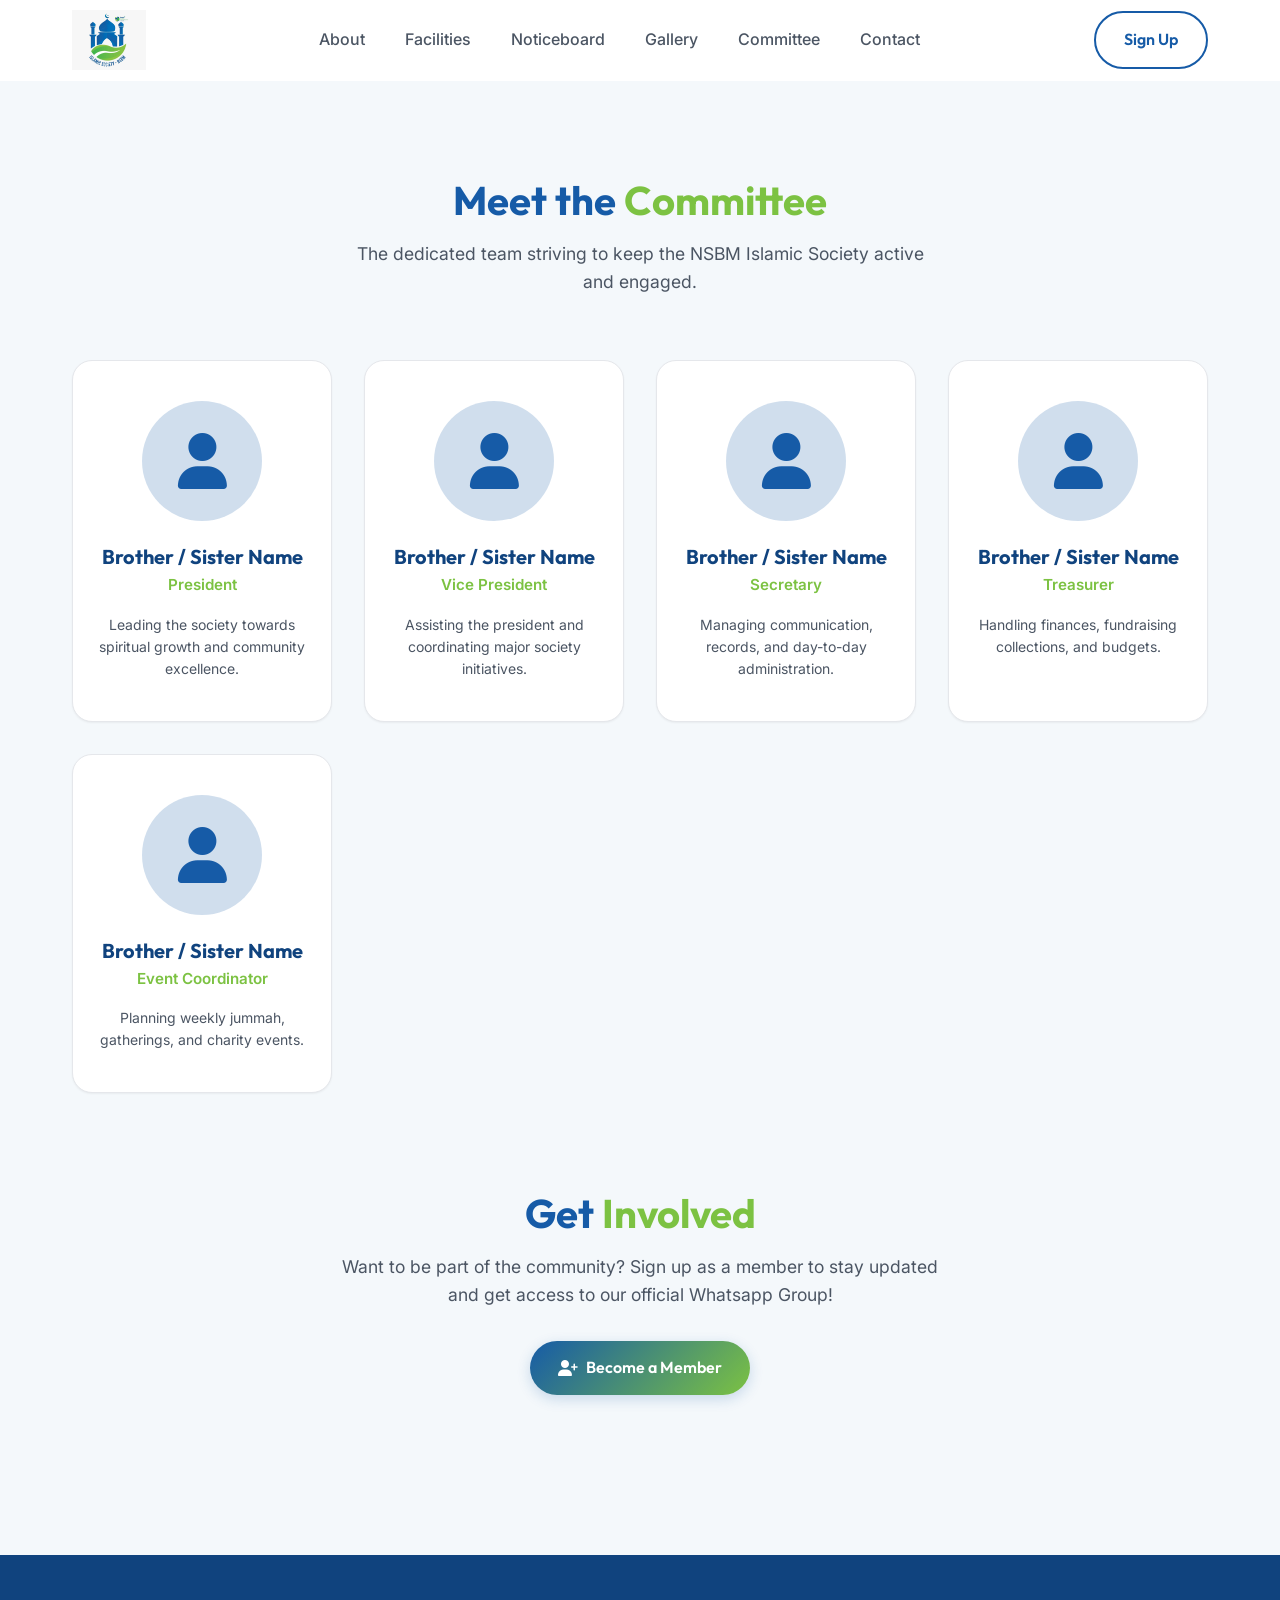
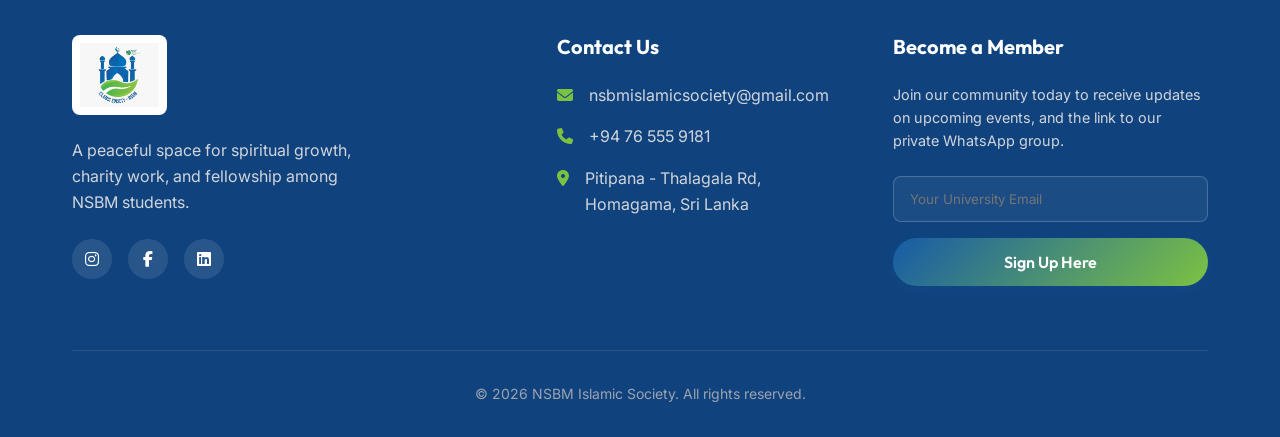
==== committee.html @ 3b965c31 "Committee added" ====
<!DOCTYPE html>
<html lang="en">

<head>
    <meta charset="UTF-8">
    <meta name="viewport" content="width=device-width, initial-scale=1.0">
    <title>Committee | NSBM Islamic Society</title>
    <meta name="description"
        content="Meet the committee members of the NSBM Islamic Society. Join our team and get involved.">
    <!-- Google Fonts -->
    <link rel="preconnect" href="https://fonts.googleapis.com">
    <link rel="preconnect" href="https://fonts.gstatic.com" crossorigin>
    <link
        href="https://fonts.googleapis.com/css2?family=Outfit:wght@400;500;700;800&family=Inter:wght@300;400;500;600&display=swap"
        rel="stylesheet">
    <!-- FontAwesome -->
    <link rel="stylesheet" href="https://cdnjs.cloudflare.com/ajax/libs/font-awesome/6.4.0/css/all.min.css">
    <!-- Custom CSS -->
    <link rel="stylesheet" href="styles.css">
</head>

<body>
    <!-- Navigation -->
    <nav id="navbar" class="glass-nav">
        <div class="container nav-content">
            <a href="index.html" class="logo">
                <img src="logo.png.jpeg" alt="NSBM IS Logo" class="nav-logo-img">
            </a>
            <ul class="nav-links">
                <li><a href="index.html#about">About</a></li>
                <li><a href="index.html#facilities">Facilities</a></li>
                <li><a href="noticeboard.html">Noticeboard</a></li>
                <li><a href="index.html#gallery">Gallery</a></li>
                <li><a href="committee.html">Committee</a></li>
                <li><a href="index.html#contact">Contact</a></li>
            </ul>
            <a href="index.html#contact" class="btn btn-outline nav-cta">Sign Up</a>
            <div class="menu-toggle"><i class="fa-solid fa-bars"></i></div>
        </div>
    </nav>

    <!-- Page Header -->
    <section class="section-padding bg-alt" style="margin-top: 80px; min-height: 70vh;">
        <div class="container">
            <div class="section-header reveal fade-up">
                <h2 class="section-title">Meet the <span>Committee</span></h2>
                <p>The dedicated team striving to keep the NSBM Islamic Society active and engaged.</p>
            </div>

            <div class="committee-grid">
                <!-- Committee Member 1 -->
                <div class="profile-card reveal fade-up" style="transition-delay: 0.1s;">
                    <div class="profile-img-placeholder">
                        <i class="fa-solid fa-user"></i>
                    </div>
                    <h3>Brother / Sister Name</h3>
                    <span class="role">President</span>
                    <p class="member-desc">Leading the society towards spiritual growth and community excellence.</p>
                </div>
                <!-- Committee Member 2 -->
                <div class="profile-card reveal fade-up" style="transition-delay: 0.2s;">
                    <div class="profile-img-placeholder">
                        <i class="fa-solid fa-user"></i>
                    </div>
                    <h3>Brother / Sister Name</h3>
                    <span class="role">Vice President</span>
                    <p class="member-desc">Assisting the president and coordinating major society initiatives.</p>
                </div>
                <!-- Committee Member 3 -->
                <div class="profile-card reveal fade-up" style="transition-delay: 0.3s;">
                    <div class="profile-img-placeholder">
                        <i class="fa-solid fa-user"></i>
                    </div>
                    <h3>Brother / Sister Name</h3>
                    <span class="role">Secretary</span>
                    <p class="member-desc">Managing communication, records, and day-to-day administration.</p>
                </div>
                <!-- Committee Member 4 -->
                <div class="profile-card reveal fade-up" style="transition-delay: 0.4s;">
                    <div class="profile-img-placeholder">
                        <i class="fa-solid fa-user"></i>
                    </div>
                    <h3>Brother / Sister Name</h3>
                    <span class="role">Treasurer</span>
                    <p class="member-desc">Handling finances, fundraising collections, and budgets.</p>
                </div>
                <!-- Committee Member 5 -->
                <div class="profile-card reveal fade-up" style="transition-delay: 0.5s;">
                    <div class="profile-img-placeholder">
                        <i class="fa-solid fa-user"></i>
                    </div>
                    <h3>Brother / Sister Name</h3>
                    <span class="role">Event Coordinator</span>
                    <p class="member-desc">Planning weekly jummah, gatherings, and charity events.</p>
                </div>
            </div>

            <!-- Get Involved Section -->
            <div class="section-header reveal fade-up" style="margin-top: 6rem;">
                <h2 class="section-title">Get <span>Involved</span></h2>
                <p>Want to be part of the community? Sign up as a member to stay updated and get access to our official
                    Whatsapp Group!</p>
                <div style="margin-top: 2rem;">
                    <a href="#contact" class="btn btn-primary"><i class="fa-solid fa-user-plus"></i> Become a Member</a>
                </div>
            </div>
        </div>
    </section>

    <!-- Contact & Connect -->
    <footer id="contact" class="footer">
        <div class="container">
            <div class="footer-grid">
                <div class="footer-info reveal fade-up">
                    <a href="index.html" class="footer-logo" style="display: inline-block;">
                        <img src="logo.png.jpeg" alt="NSBM IS Logo" class="footer-logo-img">
                    </a>
                    <p>A peaceful space for spiritual growth, charity work, and fellowship among NSBM students.</p>
                    <div class="social-links">
                        <a href="https://www.instagram.com/islamicsociety.nsbm?igsh=MXNlOHozNGV5YjlxdA=="
                            class="social-icon"><i class="fa-brands fa-instagram"></i></a>
                        <a href="https://www.facebook.com/NSBMIslamicSociety/" class="social-icon"><i
                                class="fa-brands fa-facebook-f"></i></a>
                        <a href="https://www.linkedin.com/company/nsbm-islamic-society/" class="social-icon"><i
                                class="fa-brands fa-linkedin"></i></a>
                    </div>
                </div>

                <div class="footer-contact reveal fade-up" style="transition-delay: 0.1s;">
                    <h3>Contact Us</h3>
                    <ul class="contact-list">
                        <li><i class="fa-solid fa-envelope"></i> <span>nsbmislamicsociety@gmail.com</span></li>
                        <li><i class="fa-solid fa-phone"></i><span>+94 76 555 9181</span></li>
                        <li><i class="fa-solid fa-location-dot"></i> <span>Pitipana - Thalagala Rd, Homagama, Sri
                                Lanka</span></li>
                    </ul>
                </div>

                <div class="footer-signup reveal fade-up" style="transition-delay: 0.2s;">
                    <h3>Become a Member</h3>
                    <p>Join our community today to receive updates on upcoming events, and the link to our private
                        WhatsApp group.</p>
                    <form class="signup-form" action="https://api.web3forms.com/submit" method="POST">
                        <input type="hidden" name="access_key" value="c058c05c-3646-4fe5-a99a-6cac6775f7e3">
                        <input type="email" name="email" placeholder="Your University Email" required>
                        <button type="submit" class="btn btn-primary btn-block">Sign Up Here</button>
                    </form>
                </div>
            </div>
            <div class="footer-bottom">
                <p>&copy; 2026 NSBM Islamic Society. All rights reserved.</p>
            </div>
        </div>
    </footer>

    <!-- Custom JS -->
    <script src="script.js"></script>
</body>

</html>
---- styles.css ----
/* Base Variables - NSBM IS Branding */
:root {
    --brand-blue: #165ba7;
    /* Blue from Mosque & Text */
    --brand-blue-dark: #10437e;
    --brand-blue-light: #2b78ce;
    --brand-blue-glow: rgba(22, 91, 167, 0.2);

    --brand-green: #7cc242;
    /* Green from Leaf */
    --brand-green-dark: #63a032;
    --brand-green-glow: rgba(124, 194, 66, 0.2);

    --bg-main: #ffffff;
    --bg-alt: #f4f8fb;
    /* Slight blue tint for alt bg */
    --text-main: #111827;
    --text-muted: #4b5563;
    --border-color: #e5e7eb;

    --font-heading: 'Outfit', sans-serif;
    --font-body: 'Inter', sans-serif;

    --shadow-sm: 0 1px 2px 0 rgba(0, 0, 0, 0.05);
    --shadow-md: 0 4px 6px -1px rgba(0, 0, 0, 0.1), 0 2px 4px -1px rgba(0, 0, 0, 0.06);
    --shadow-lg: 0 10px 15px -3px rgba(0, 0, 0, 0.1), 0 4px 6px -2px rgba(0, 0, 0, 0.05);

    --transition: all 0.3s cubic-bezier(0.4, 0, 0.2, 1);
}

/* Reset & Global */
* {
    margin: 0;
    padding: 0;
    box-sizing: border-box;
}

html {
    scroll-behavior: smooth;
    scroll-padding-top: 80px;
}

body {
    font-family: var(--font-body);
    color: var(--text-main);
    background-color: var(--bg-main);
    line-height: 1.6;
    overflow-x: hidden;
}

h1,
h2,
h3,
h4,
h5,
h6 {
    font-family: var(--font-heading);
    font-weight: 700;
    line-height: 1.2;
    color: var(--brand-blue-dark);
    /* Using dark blue for headings */
}

a {
    text-decoration: none;
    color: inherit;
}

ul {
    list-style: none;
}

.container {
    max-width: 1200px;
    margin: 0 auto;
    padding: 0 2rem;
}

.section-padding {
    padding: 6rem 0;
}

.bg-alt {
    background-color: var(--bg-alt);
}

.section-title {
    font-size: 2.5rem;
    margin-bottom: 1rem;
    position: relative;
    display: inline-block;
    color: var(--brand-blue);
}

.section-title span {
    color: var(--brand-green);
}

.section-header {
    text-align: center;
    margin-bottom: 4rem;
    max-width: 600px;
    margin-left: auto;
    margin-right: auto;
}

.section-header p {
    color: var(--text-muted);
    font-size: 1.1rem;
}

/* Logos */
.nav-logo-img {
    height: 60px;
    width: auto;
    max-height: 100%;
}

.footer-logo-img {
    height: 80px;
    width: auto;
    margin-bottom: 1rem;
    background-color: white;
    /* Contrast against dark footer if logo is transparent and dark */
    padding: 0.5rem;
    border-radius: 8px;
}

/* Buttons */
.btn {
    display: inline-flex;
    align-items: center;
    justify-content: center;
    gap: 0.5rem;
    padding: 0.875rem 1.75rem;
    border-radius: 50px;
    font-weight: 600;
    font-family: var(--font-heading);
    transition: var(--transition);
    cursor: pointer;
    border: none;
    font-size: 1rem;
}

.btn-primary {
    background: linear-gradient(135deg, var(--brand-blue), var(--brand-green));
    color: white;
    box-shadow: 0 4px 14px 0 var(--brand-blue-glow);
}

.btn-primary:hover {
    background: linear-gradient(135deg, var(--brand-blue-dark), var(--brand-green-dark));
    transform: translateY(-2px);
    box-shadow: 0 6px 20px rgba(22, 91, 167, 0.4);
}

.btn-secondary {
    background-color: white;
    color: var(--brand-blue);
    box-shadow: var(--shadow-sm);
    border: 1px solid var(--border-color);
}

.btn-secondary:hover {
    border-color: var(--brand-blue);
    color: var(--brand-blue-dark);
    transform: translateY(-2px);
    box-shadow: 0 4px 12px var(--brand-blue-glow);
}

.btn-outline {
    background: transparent;
    color: var(--brand-blue);
    border: 2px solid var(--brand-blue);
}

.btn-outline:hover {
    background-color: var(--brand-blue);
    color: white;
}

.btn-block {
    width: 100%;
}

/* Navbar */
.glass-nav {
    position: fixed;
    top: 0;
    left: 0;
    width: 100%;
    z-index: 1000;
    background: rgba(255, 255, 255, 0.9);
    backdrop-filter: blur(12px);
    border-bottom: 1px solid rgba(255, 255, 255, 0.3);
    transition: var(--transition);
}

.glass-nav.scrolled {
    box-shadow: var(--shadow-md);
    background: rgba(255, 255, 255, 0.98);
}

.nav-content {
    display: flex;
    justify-content: space-between;
    align-items: center;
    height: 80px;
}

.logo {
    display: flex;
    align-items: center;
    height: 100%;
}

.nav-links {
    display: flex;
    gap: 2.5rem;
}

.nav-links a {
    font-weight: 500;
    color: var(--text-muted);
    transition: var(--transition);
    position: relative;
}

.nav-links a:hover {
    color: var(--brand-blue);
}

.nav-links a::after {
    content: '';
    position: absolute;
    width: 0;
    height: 2px;
    bottom: -4px;
    left: 0;
    background-color: var(--brand-green);
    /* nice green underline */
    transition: var(--transition);
}

.nav-links a:hover::after {
    width: 100%;
}

.menu-toggle {
    display: none;
    font-size: 1.5rem;
    cursor: pointer;
    color: var(--brand-blue);
}

/* Hero Section */
.hero {
    position: relative;
    min-height: 100vh;
    display: flex;
    align-items: center;
    justify-content: center;
    padding-top: 80px;
    overflow: hidden;
}

.hero-bg {
    position: absolute;
    top: 0;
    left: 0;
    width: 100%;
    height: 100%;
    z-index: -1;
    background: radial-gradient(circle at 50% 50%, #fff 0%, #f4f8fb 100%);
}

.blob {
    position: absolute;
    filter: blur(80px);
    z-index: -1;
    opacity: 0.5;
    animation: drift 20s infinite alternate;
}

.blob-1 {
    top: -10%;
    right: -10%;
    width: 500px;
    height: 500px;
    background: var(--brand-blue-glow);
    border-radius: 50%;
}

.blob-2 {
    bottom: -20%;
    left: -10%;
    width: 600px;
    height: 600px;
    background: var(--brand-green-glow);
    border-radius: 50%;
    animation-delay: -10s;
}

@keyframes drift {
    0% {
        transform: translate(0, 0) scale(1);
    }

    100% {
        transform: translate(50px, 50px) scale(1.1);
    }
}

.hero-content {
    text-align: center;
    max-width: 800px;
    z-index: 1;
}

.badge {
    display: inline-block;
    padding: 0.5rem 1rem;
    background-color: var(--brand-green-glow);
    color: var(--brand-green-dark);
    border-radius: 50px;
    font-size: 0.875rem;
    font-weight: 600;
    margin-bottom: 1.5rem;
    border: 1px solid rgba(124, 194, 66, 0.3);
}

.hero-title {
    font-size: 4rem;
    margin-bottom: 1.5rem;
    letter-spacing: -0.02em;
}

.hero-title span {
    color: var(--brand-blue);
    display: block;
}

.hero-subtitle {
    font-size: 1.25rem;
    color: var(--text-muted);
    margin-bottom: 2.5rem;
    max-width: 600px;
    margin-left: auto;
    margin-right: auto;
}

.hero-actions {
    display: flex;
    gap: 1rem;
    justify-content: center;
}

/* About Section */
.about-grid {
    display: grid;
    grid-template-columns: 1fr 1fr;
    gap: 4rem;
    align-items: center;
}

.lead-text {
    font-size: 1.25rem;
    font-weight: 500;
    color: var(--brand-blue);
    margin-bottom: 1rem;
}

.about-text p {
    color: var(--text-muted);
    margin-bottom: 1.5rem;
}

.feature-list {
    margin-top: 2rem;
}

.feature-list li {
    display: flex;
    align-items: center;
    gap: 0.75rem;
    margin-bottom: 1rem;
    font-weight: 500;
}

.feature-list i {
    color: var(--brand-green);
    /* Using green for checkmarks */
    font-size: 1.25rem;
}

.image-wrapper {
    position: relative;
    border-radius: 24px;
    overflow: hidden;
    box-shadow: var(--shadow-lg);
}

.image-wrapper img {
    width: 100%;
    height: auto;
    display: block;
    transition: transform 0.5s ease;
}

.image-wrapper:hover img {
    transform: scale(1.05);
}

.floating-card {
    position: absolute;
    bottom: -20px;
    left: -20px;
    background: white;
    padding: 1.5rem;
    border-radius: 16px;
    box-shadow: var(--shadow-lg);
    display: flex;
    align-items: center;
    gap: 1rem;
    z-index: 2;
}

.floating-card i {
    font-size: 2rem;
    color: var(--brand-blue);
    background: var(--brand-blue-glow);
    padding: 1rem;
    border-radius: 12px;
}

.floating-card strong {
    display: block;
    font-size: 1.5rem;
    font-weight: 800;
    line-height: 1;
    color: var(--text-main);
}

.floating-card .label {
    color: var(--text-muted);
    font-size: 0.875rem;
    display: block;
}

.floating-card strong span.counter {
    color: inherit;
    font-size: inherit;
    font-weight: inherit;
}

/* Facilities */
.facilities-grid {
    display: grid;
    grid-template-columns: repeat(auto-fit, minmax(300px, 1fr));
    gap: 2rem;
}

.facility-card {
    background: white;
    padding: 3rem 2rem;
    border-radius: 20px;
    text-align: center;
    box-shadow: var(--shadow-sm);
    border: 1px solid var(--border-color);
    transition: var(--transition);
}

.facility-card:hover {
    box-shadow: var(--shadow-lg);
    transform: translateY(-5px);
    border-color: var(--brand-blue-glow);
}

.facility-icon {
    font-size: 3rem;
    color: var(--brand-green);
    margin-bottom: 1.5rem;
    background: var(--brand-green-glow);
    width: 80px;
    height: 80px;
    line-height: 80px;
    border-radius: 50%;
    display: inline-flex;
    align-items: center;
    justify-content: center;
}

.facility-card h3 {
    font-size: 1.5rem;
    margin-bottom: 1rem;
    color: var(--brand-blue-dark);
}

.facility-card p {
    color: var(--text-muted);
}

/* Noticeboard */
.events-grid {
    display: grid;
    grid-template-columns: repeat(auto-fit, minmax(320px, 1fr));
    gap: 2rem;
}

.event-card {
    background: white;
    border-radius: 20px;
    padding: 2rem;
    display: flex;
    gap: 1.5rem;
    box-shadow: var(--shadow-sm);
    border: 1px solid var(--border-color);
    transition: var(--transition);
    position: relative;
    overflow: hidden;
}

.event-card::before {
    content: '';
    position: absolute;
    top: 0;
    left: 0;
    width: 4px;
    height: 100%;
    background: linear-gradient(to bottom, var(--brand-blue), var(--brand-green));
    transform: scaleY(0);
    transition: transform 0.3s ease;
    transform-origin: bottom;
}

.event-card:hover {
    box-shadow: var(--shadow-lg);
    transform: translateY(-5px);
}

.event-card:hover::before {
    transform: scaleY(1);
}

.event-date {
    display: flex;
    flex-direction: column;
    align-items: center;
    justify-content: center;
    background: var(--brand-blue-glow);
    color: var(--brand-blue-dark);
    padding: 1rem;
    border-radius: 16px;
    min-width: 80px;
    height: 80px;
}

.event-date .day {
    font-size: 1.5rem;
    font-weight: 800;
    line-height: 1;
}

.event-date .month {
    font-size: 0.875rem;
    font-weight: 600;
    text-transform: uppercase;
}

.event-details {
    flex: 1;
}

.event-category {
    display: inline-block;
    padding: 0.25rem 0.75rem;
    border-radius: 50px;
    font-size: 0.75rem;
    font-weight: 600;
    margin-bottom: 0.75rem;
    background: #eef2ff;
    color: var(--brand-blue);
}

.event-category.charity {
    background: #f0fdf4;
    color: var(--brand-green-dark);
}

.event-category.recurring {
    background: #fff7ed;
    color: #ea580c;
    /* keeping orange for recurring for variety */
}

.event-details h3 {
    margin-bottom: 0.5rem;
    font-size: 1.25rem;
    color: var(--brand-blue-dark);
}

.event-details p {
    font-size: 0.875rem;
    color: var(--text-muted);
    margin-bottom: 0.25rem;
    display: flex;
    align-items: center;
    gap: 0.5rem;
}

.event-details p.event-desc {
    margin-top: 1rem;
    color: var(--text-main);
    line-height: 1.5;
}

/* Gallery */
.gallery-grid {
    display: grid;
    grid-template-columns: repeat(auto-fill, minmax(250px, 1fr));
    gap: 1.5rem;
}

.gallery-item {
    position: relative;
    border-radius: 16px;
    overflow: hidden;
    aspect-ratio: 1;
    cursor: pointer;
}

.gallery-item img {
    width: 100%;
    height: 100%;
    object-fit: cover;
    transition: transform 0.5s ease;
}

.gallery-overlay {
    position: absolute;
    inset: 0;
    background: linear-gradient(to top, rgba(16, 67, 126, 0.9), transparent);
    display: flex;
    align-items: flex-end;
    padding: 1.5rem;
    opacity: 0;
    transition: opacity 0.3s ease;
}

.gallery-overlay span {
    color: white;
    font-weight: 600;
    font-size: 1.1rem;
    transform: translateY(10px);
    transition: transform 0.3s ease;
}

.gallery-item:hover img {
    transform: scale(1.1);
}

.gallery-item:hover .gallery-overlay {
    opacity: 1;
}

.gallery-item:hover .gallery-overlay span {
    transform: translateY(0);
}

/* Footer Section */
.footer {
    background-color: var(--brand-blue-dark);
    /* Using dark blue for footer */
    color: #f3f4f6;
    padding: 5rem 0 2rem;
}

.footer-grid {
    display: grid;
    grid-template-columns: 2fr 1fr 1.5fr;
    gap: 4rem;
    margin-bottom: 4rem;
}

.footer-info p {
    color: #d1d5db;
    margin-bottom: 1.5rem;
    max-width: 300px;
}

.social-links {
    display: flex;
    gap: 1rem;
}

.social-icon {
    display: flex;
    align-items: center;
    justify-content: center;
    width: 40px;
    height: 40px;
    border-radius: 50%;
    background: rgba(255, 255, 255, 0.1);
    color: white;
    transition: var(--transition);
}

.social-icon:hover {
    background: var(--brand-green);
    transform: translateY(-3px);
}

.footer-contact h3,
.footer-signup h3 {
    font-size: 1.25rem;
    margin-bottom: 1.5rem;
    color: white;
}

.contact-list li {
    display: flex;
    gap: 1rem;
    margin-bottom: 1rem;
    color: #d1d5db;
    align-items: flex-start;
}

.contact-list i {
    color: var(--brand-green);
    margin-top: 0.25rem;
}

.footer-signup p {
    color: #d1d5db;
    margin-bottom: 1.5rem;
    font-size: 0.9rem;
}

.signup-form {
    display: flex;
    flex-direction: column;
    gap: 1rem;
}

.signup-form input {
    padding: 0.875rem 1rem;
    border-radius: 8px;
    border: 1px solid rgba(255, 255, 255, 0.2);
    background: rgba(255, 255, 255, 0.05);
    color: white;
    font-family: var(--font-body);
    outline: none;
    transition: border-color 0.3s;
}

.signup-form input:focus {
    border-color: var(--brand-green);
}

.footer-bottom {
    text-align: center;
    padding-top: 2rem;
    border-top: 1px solid rgba(255, 255, 255, 0.1);
    color: #9ca3af;
    font-size: 0.875rem;
}

/* Committee */
.committee-grid {
    display: grid;
    grid-template-columns: repeat(auto-fit, minmax(220px, 1fr));
    gap: 2rem;
    margin-top: 3rem;
}

.profile-card {
    background: white;
    border-radius: 20px;
    padding: 2.5rem 1.5rem;
    text-align: center;
    box-shadow: var(--shadow-sm);
    border: 1px solid var(--border-color);
    transition: var(--transition);
}

.profile-card:hover {
    box-shadow: var(--shadow-lg);
    transform: translateY(-5px);
    border-color: var(--brand-blue-glow);
}

.profile-img-placeholder {
    width: 120px;
    height: 120px;
    border-radius: 50%;
    background: var(--brand-blue-glow);
    margin: 0 auto 1.5rem;
    display: flex;
    align-items: center;
    justify-content: center;
    font-size: 3.5rem;
    color: var(--brand-blue);
    position: relative;
    overflow: hidden;
}

.profile-card h3 {
    font-size: 1.25rem;
    color: var(--brand-blue-dark);
    margin-bottom: 0.25rem;
}

.profile-card .role {
    font-size: 0.95rem;
    color: var(--brand-green);
    font-weight: 600;
    margin-bottom: 1rem;
    display: block;
}

.profile-card .member-desc {
    font-size: 0.875rem;
    color: var(--text-muted);
}

/* Animations */
.reveal {
    opacity: 0;
    visibility: hidden;
}

.reveal.active {
    opacity: 1;
    visibility: visible;
}

.fade-up {
    transform: translateY(30px);
    transition: opacity 0.6s ease-out, transform 0.6s ease-out;
}

.fade-up.active {
    transform: translateY(0);
}

.fade-left {
    transform: translateX(-30px);
    transition: opacity 0.6s ease-out, transform 0.6s ease-out;
}

.fade-left.active {
    transform: translateX(0);
}

.fade-right {
    transform: translateX(30px);
    transition: opacity 0.6s ease-out, transform 0.6s ease-out;
}

.fade-right.active {
    transform: translateX(0);
}

.zoom-in {
    transform: scale(0.95);
    transition: opacity 0.6s ease-out, transform 0.6s ease-out;
}

.zoom-in.active {
    transform: scale(1);
}

/* Responsive Design */
@media (max-width: 992px) {

    .about-grid,
    .footer-grid {
        grid-template-columns: 1fr;
        gap: 3rem;
    }

    .floating-card {
        bottom: 20px;
        left: 20px;
    }

    .hero-title {
        font-size: 3rem;
    }
}

@media (max-width: 768px) {
    .nav-links {
        display: none;
    }

    .nav-cta {
        display: none;
    }

    .menu-toggle {
        display: block;
    }

    .hero-title {
        font-size: 2.5rem;
    }

    .section-padding {
        padding: 4rem 0;
    }
}
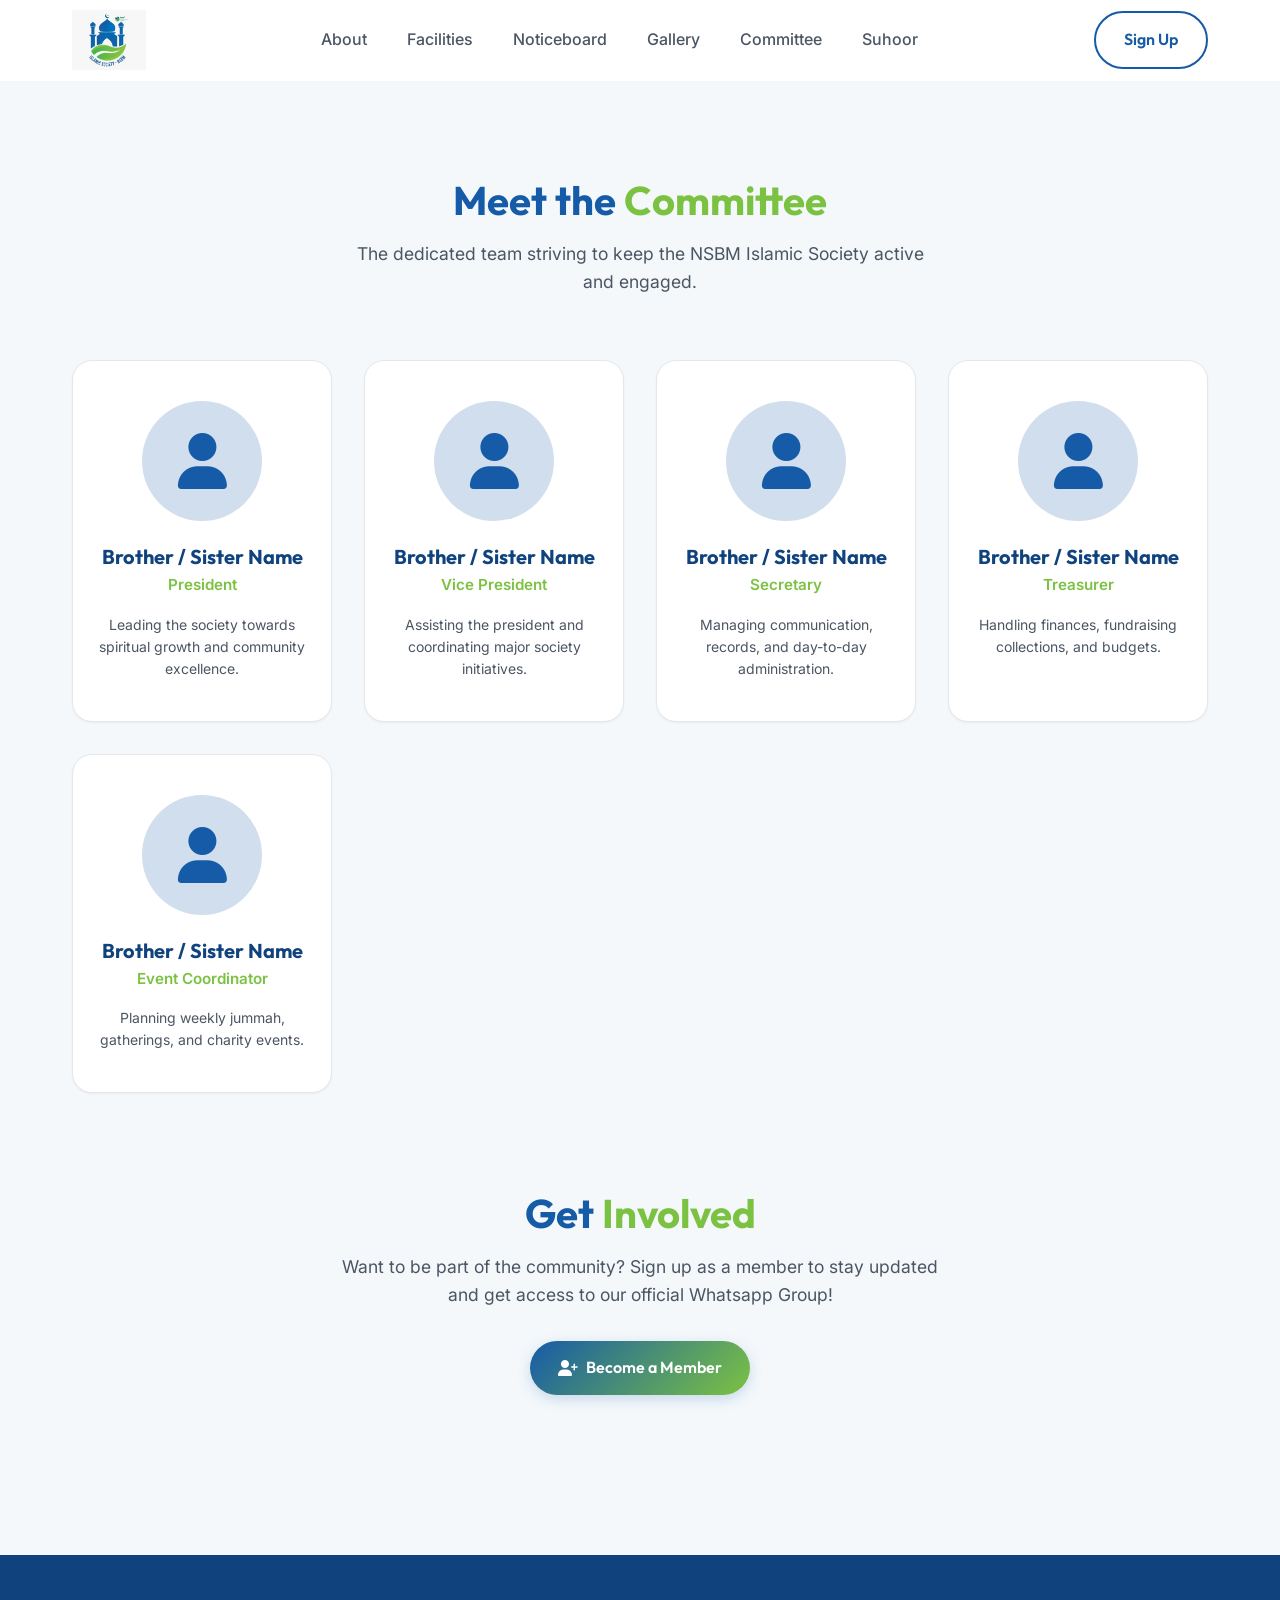
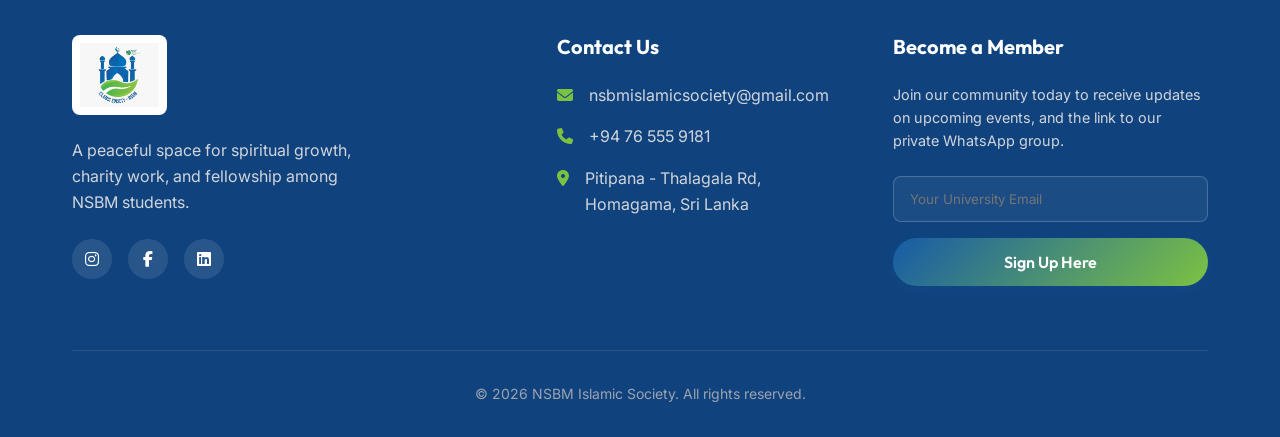
==== commit bc23dd04: "Suhoor meal" ====
--- a/committee.html
+++ b/committee.html
@@ -32,7 +32,7 @@
                 <li><a href="noticeboard.html">Noticeboard</a></li>
                 <li><a href="index.html#gallery">Gallery</a></li>
                 <li><a href="committee.html">Committee</a></li>
-                <li><a href="index.html#contact">Contact</a></li>
+                <li><a href="suhoor.html">Suhoor</a></li>
             </ul>
             <a href="index.html#contact" class="btn btn-outline nav-cta">Sign Up</a>
             <div class="menu-toggle"><i class="fa-solid fa-bars"></i></div>
@@ -140,9 +140,8 @@
                     <h3>Become a Member</h3>
                     <p>Join our community today to receive updates on upcoming events, and the link to our private
                         WhatsApp group.</p>
-                    <form class="signup-form" action="https://api.web3forms.com/submit" method="POST">
-                        <input type="hidden" name="access_key" value="c058c05c-3646-4fe5-a99a-6cac6775f7e3">
-                        <input type="email" name="email" placeholder="Your University Email" required>
+                    <form class="signup-form" action="#" method="POST">
+                        <input type="email" name="email" placeholder="Your University Email" pattern=".*@students\.nsbm\.ac\.lk$" title="Please enter your valid university email address." required>
                         <button type="submit" class="btn btn-primary btn-block">Sign Up Here</button>
                     </form>
                 </div>
--- a/styles.css
+++ b/styles.css
@@ -412,39 +412,48 @@
 }
 
 .floating-card {
-    position: absolute;
-    bottom: -20px;
-    left: -20px;
     background: white;
-    padding: 1.5rem;
-    border-radius: 16px;
+    padding: 3rem;
+    border-radius: 24px;
     box-shadow: var(--shadow-lg);
     display: flex;
-    align-items: center;
-    gap: 1rem;
-    z-index: 2;
+    flex-direction: column;
+    align-items: center;
+    justify-content: center;
+    text-align: center;
+    gap: 1.5rem;
+    border: 1px solid var(--border-color);
+    margin: 0 auto;
+    max-width: 400px;
 }
 
 .floating-card i {
-    font-size: 2rem;
+    font-size: 3rem;
     color: var(--brand-blue);
     background: var(--brand-blue-glow);
-    padding: 1rem;
-    border-radius: 12px;
+    width: 100px;
+    height: 100px;
+    line-height: 100px;
+    border-radius: 50%;
+    margin-bottom: 0.5rem;
 }
 
 .floating-card strong {
     display: block;
-    font-size: 1.5rem;
+    font-size: 3.5rem;
     font-weight: 800;
     line-height: 1;
-    color: var(--text-main);
+    color: var(--brand-blue-dark);
 }
 
 .floating-card .label {
     color: var(--text-muted);
-    font-size: 0.875rem;
+    font-size: 1.1rem;
+    font-weight: 600;
+    text-transform: uppercase;
+    letter-spacing: 1px;
     display: block;
+    margin-top: 0.5rem;
 }
 
 .floating-card strong span.counter {
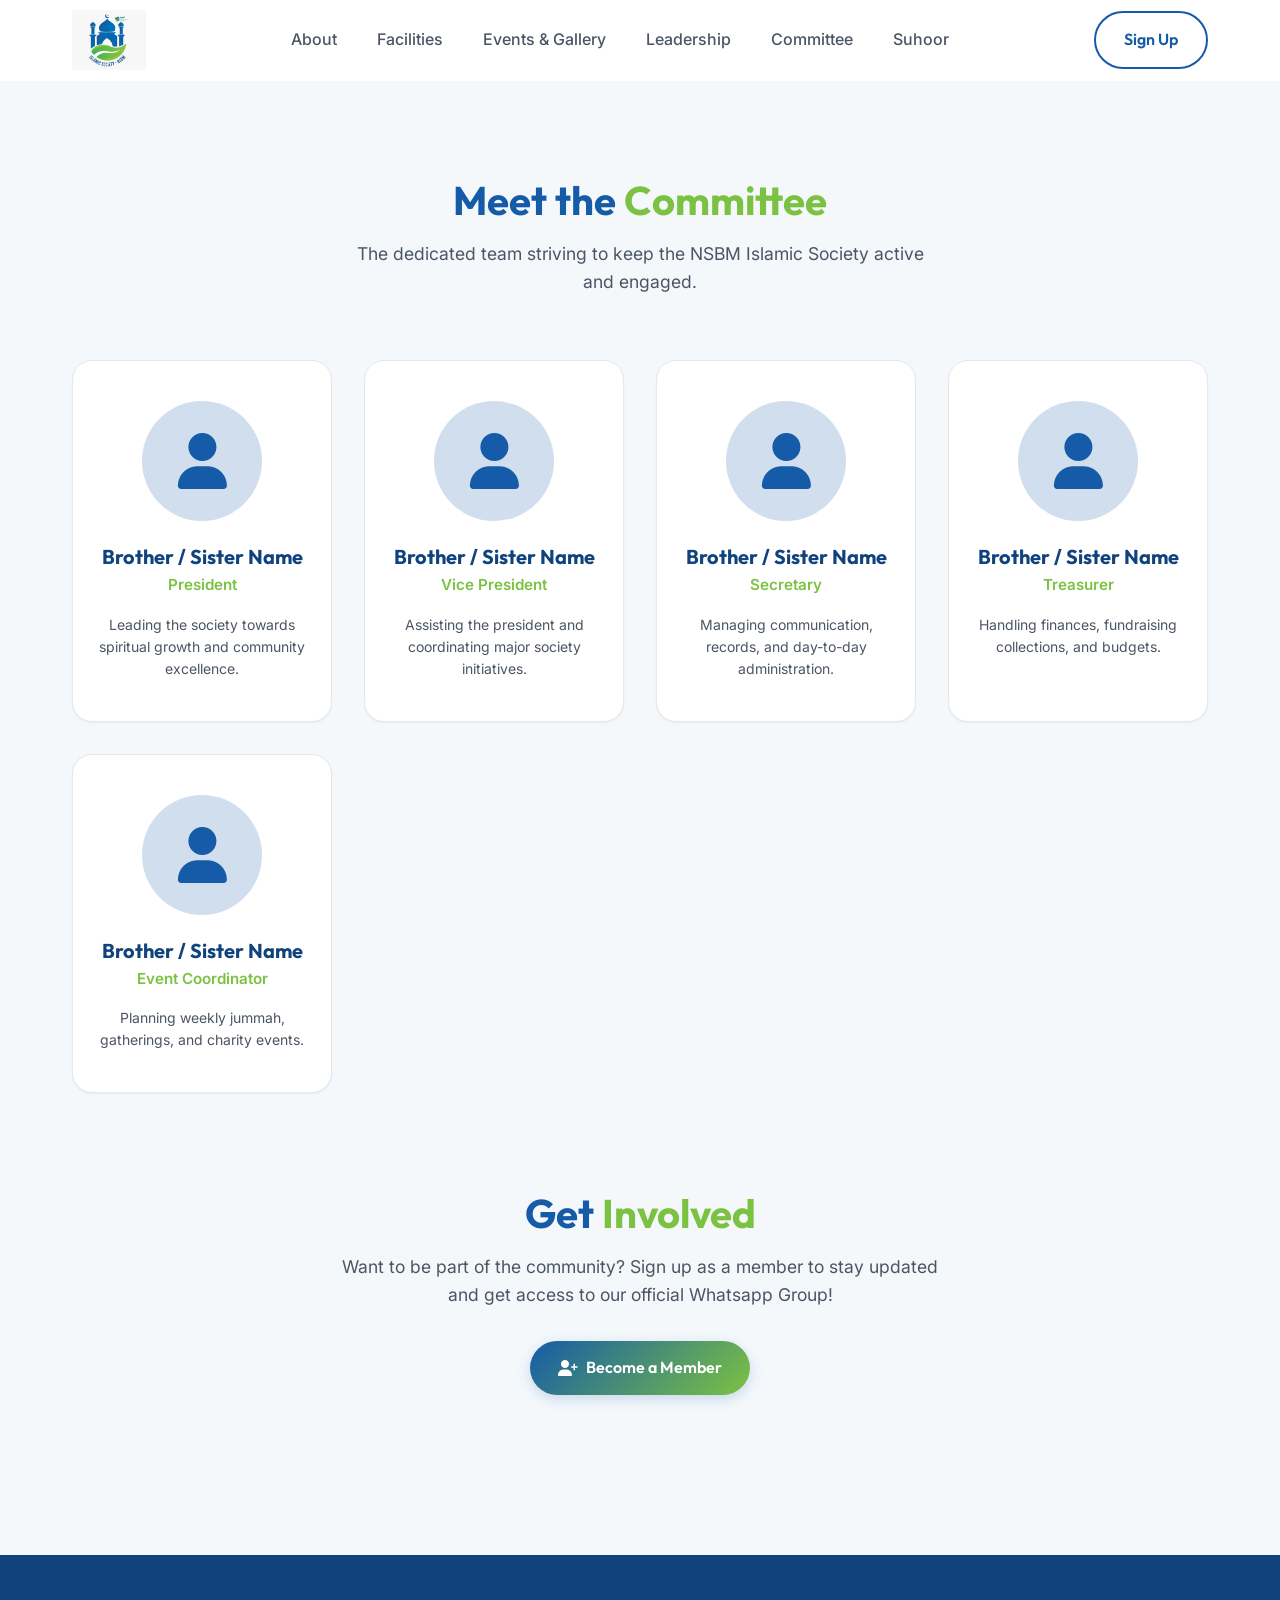
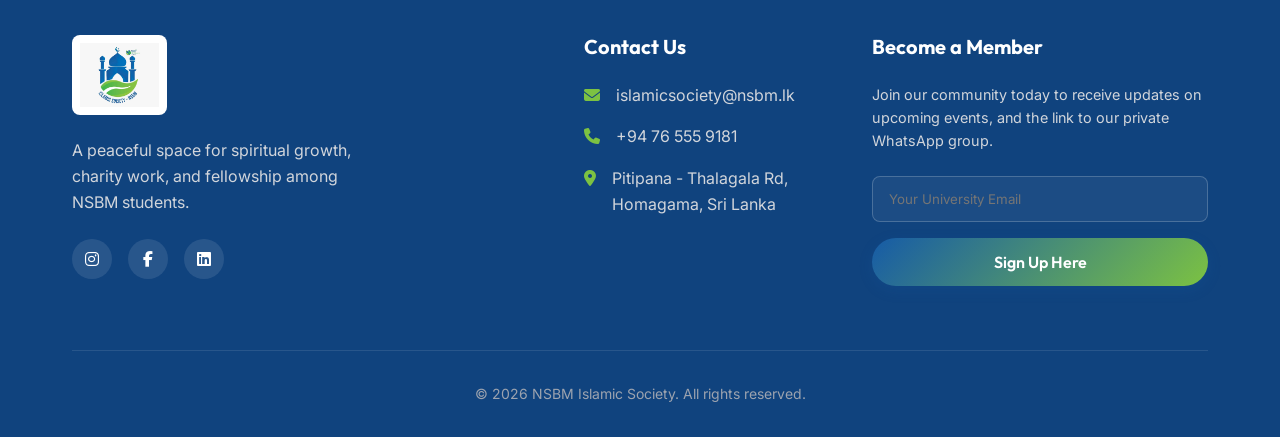
==== commit c210c5cd: "Suhoor changes" ====
--- a/committee.html
+++ b/committee.html
@@ -29,9 +29,9 @@
             <ul class="nav-links">
                 <li><a href="index.html#about">About</a></li>
                 <li><a href="index.html#facilities">Facilities</a></li>
-                <li><a href="noticeboard.html">Noticeboard</a></li>
-                <li><a href="index.html#gallery">Gallery</a></li>
-                <li><a href="committee.html">Committee</a></li>
+                <li><a href="events-gallery.html">Events & Gallery</a></li>
+                <li><a href="leadership.html">Leadership</a></li>
+                <li><a href="committee.html" class="active">Committee</a></li>
                 <li><a href="suhoor.html">Suhoor</a></li>
             </ul>
             <a href="index.html#contact" class="btn btn-outline nav-cta">Sign Up</a>
@@ -129,7 +129,7 @@
                 <div class="footer-contact reveal fade-up" style="transition-delay: 0.1s;">
                     <h3>Contact Us</h3>
                     <ul class="contact-list">
-                        <li><i class="fa-solid fa-envelope"></i> <span>nsbmislamicsociety@gmail.com</span></li>
+                        <li><i class="fa-solid fa-envelope"></i> <span>islamicsociety@nsbm.lk</span></li>
                         <li><i class="fa-solid fa-phone"></i><span>+94 76 555 9181</span></li>
                         <li><i class="fa-solid fa-location-dot"></i> <span>Pitipana - Thalagala Rd, Homagama, Sri
                                 Lanka</span></li>
